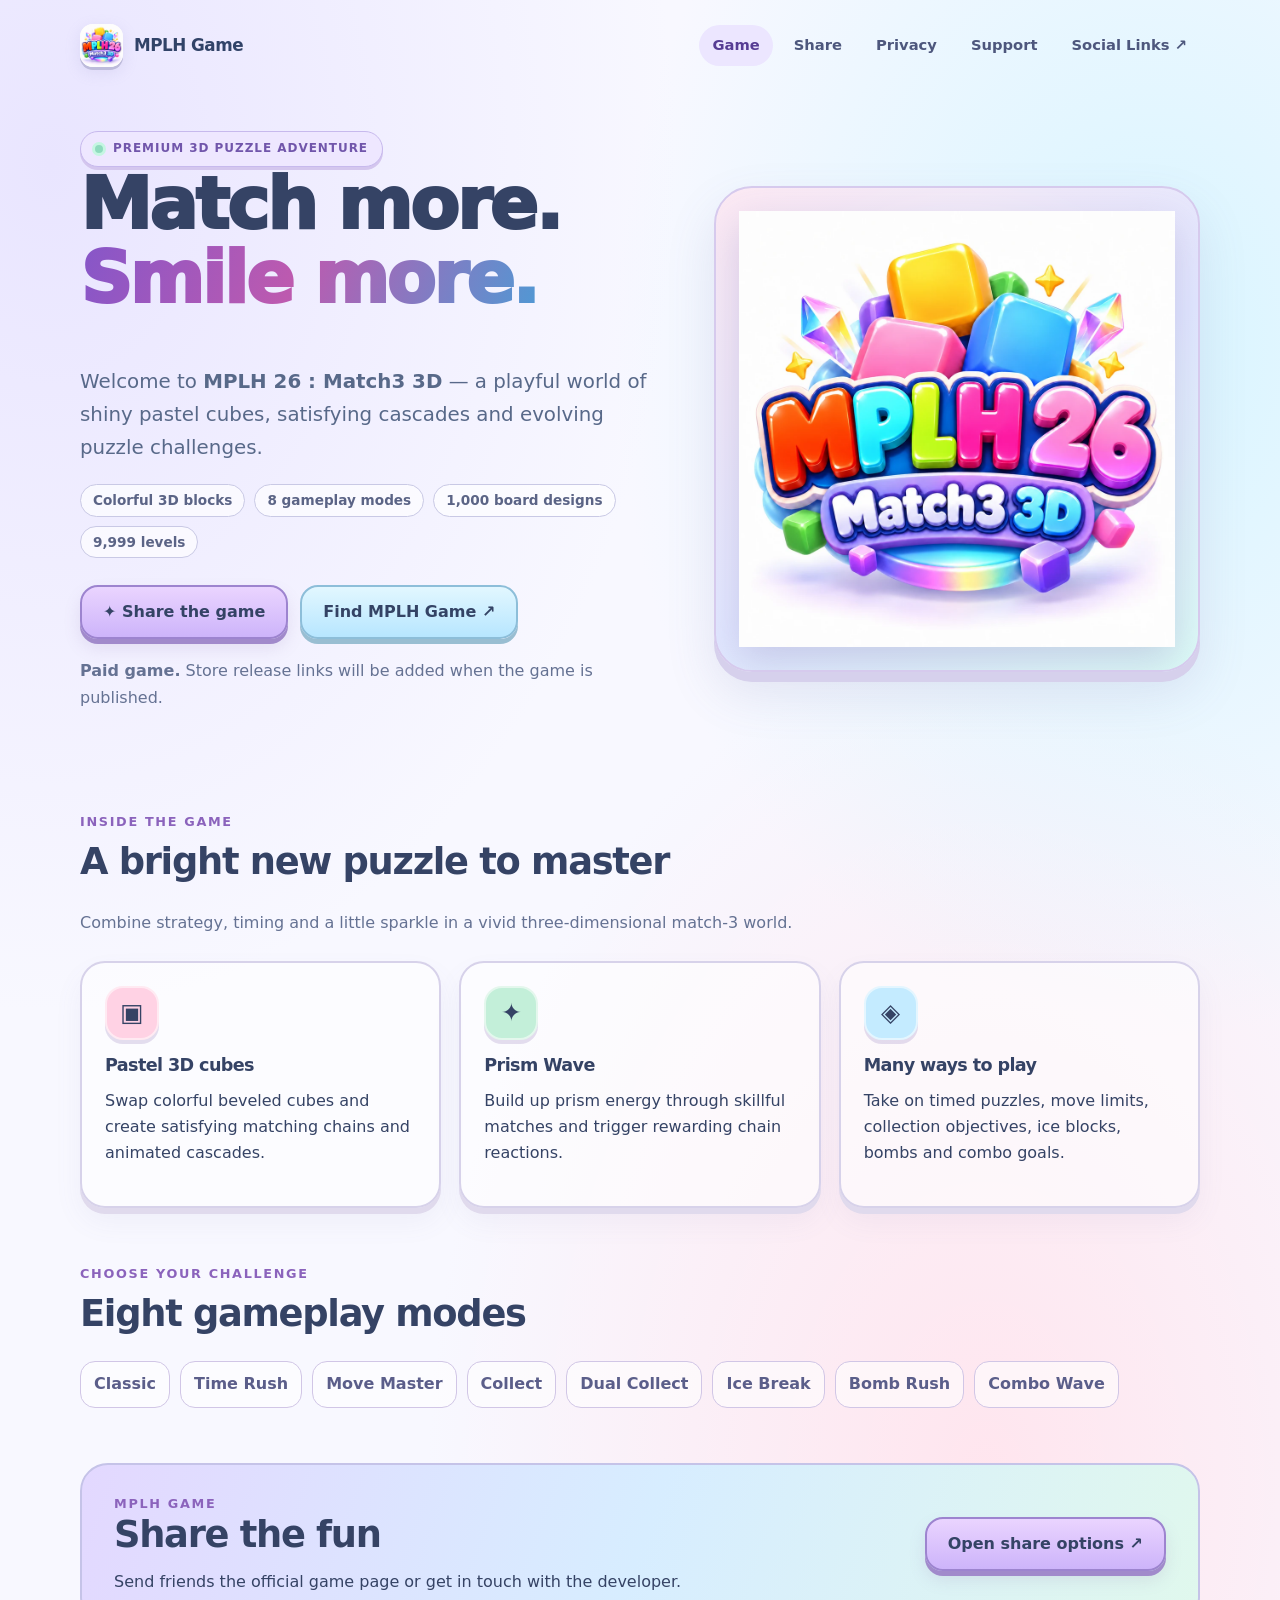
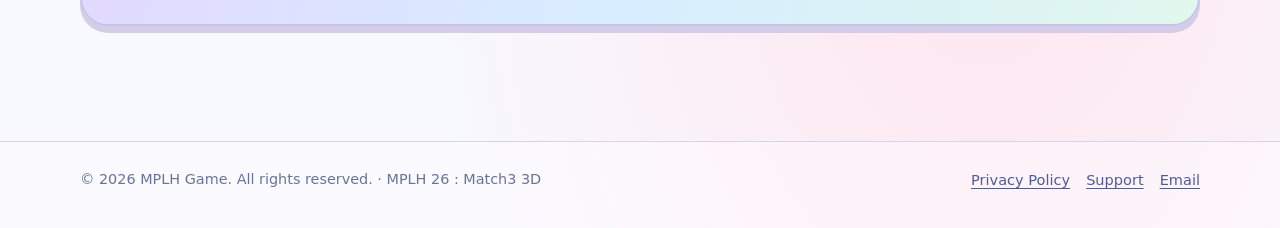
==== index.html @ ff2db487 "Add files via upload" ====
<!doctype html>
<html lang="en"><head>
<meta charset="utf-8"><meta name="viewport" content="width=device-width,initial-scale=1"><meta name="theme-color" content="#e8dcff">
<title>MPLH 26 : Match3 3D | Official Game — MPLH Game</title>
<meta name="description" content="Meet MPLH 26 : Match3 3D, a colorful premium 3D match-3 puzzle game from MPLH Game, featuring pastel cubes, unique boards, and multiple challenges.">
<meta property="og:type" content="website"><meta property="og:site_name" content="MPLH Game"><meta property="og:title" content="MPLH 26 : Match3 3D"><meta property="og:description" content="A colorful premium 3D match-3 adventure. Swap, match, collect, and unleash Prism Waves!"><meta property="og:url" content="https://maxpainlasthope.github.io/mplh26-match3-3d/"><meta property="og:image" content="https://maxpainlasthope.github.io/mplh26-match3-3d/assets/mplh26-logo.png"><meta property="og:image:alt" content="MPLH 26 : Match3 3D glossy pastel game logo"><meta name="twitter:card" content="summary_large_image"><meta name="twitter:title" content="MPLH 26 : Match3 3D"><meta name="twitter:description" content="Swap, match, and unleash Prism Waves in this colorful 3D puzzle adventure."><meta name="twitter:image" content="https://maxpainlasthope.github.io/mplh26-match3-3d/assets/mplh26-logo.png">
<link rel="canonical" href="https://maxpainlasthope.github.io/mplh26-match3-3d/"><link rel="icon" type="image/png" href="assets/favicon.png"><link rel="apple-touch-icon" href="assets/apple-touch-icon.png"><link rel="stylesheet" href="styles.css">
</head><body>
<a href="#main" class="skip-link">Skip to content</a>
<header class="site-header"><div class="shell nav"><a class="brand" href="index.html"><img src="assets/icon-192.png" alt="" width="43" height="43"><span>MPLH Game</span></a><nav class="nav-links" aria-label="Main navigation"><a href="index.html" aria-current="page">Game</a><a href="share.html">Share</a><a href="privacy.html">Privacy</a><a href="support.html">Support</a><a href="https://maxpainlasthope.github.io/mplh-social-links/" target="_blank" rel="noopener noreferrer">Social Links ↗</a></nav></div></header>
<main id="main" class="shell">
<section class="hero"><div><div class="eyebrow"><span class="dot"></span> Premium 3D puzzle adventure</div><h1>Match more.<br><span class="gradient-text">Smile more.</span></h1><p class="lead">Welcome to <strong>MPLH 26 : Match3 3D</strong> — a playful world of shiny pastel cubes, satisfying cascades and evolving puzzle challenges.</p><div class="tag-row"><span class="tag">Colorful 3D blocks</span><span class="tag">8 gameplay modes</span><span class="tag">1,000 board designs</span><span class="tag">9,999 levels</span></div><div class="hero-actions"><a href="share.html" class="btn btn-primary">✦ Share the game</a><a href="https://maxpainlasthope.github.io/mplh-social-links/" class="btn btn-blue" rel="noopener noreferrer" target="_blank">Find MPLH Game ↗</a></div><p class="muted"><strong>Paid game.</strong> Store release links will be added when the game is published.</p></div><div class="hero-art"><picture><source srcset="assets/mplh26-logo.webp" type="image/webp"><img src="assets/mplh26-logo.png" alt="MPLH 26 : Match3 3D game logo, featuring shiny colored cubes and playful 3D lettering" width="1024" height="1024" fetchpriority="high"></picture></div></section>
<section class="section" aria-labelledby="features"><div class="section-head"><p class="kicker">Inside the game</p><h2 id="features">A bright new puzzle to master</h2><p class="muted">Combine strategy, timing and a little sparkle in a vivid three-dimensional match-3 world.</p></div><div class="cards"><article class="card"><div class="glyph pink" aria-hidden="true">▣</div><h3>Pastel 3D cubes</h3><p>Swap colorful beveled cubes and create satisfying matching chains and animated cascades.</p></article><article class="card"><div class="glyph mint" aria-hidden="true">✦</div><h3>Prism Wave</h3><p>Build up prism energy through skillful matches and trigger rewarding chain reactions.</p></article><article class="card"><div class="glyph blue" aria-hidden="true">◈</div><h3>Many ways to play</h3><p>Take on timed puzzles, move limits, collection objectives, ice blocks, bombs and combo goals.</p></article></div></section>
<section class="section"><div class="section-head"><p class="kicker">Choose your challenge</p><h2>Eight gameplay modes</h2></div><div class="mode-list" aria-label="Game modes"><span>Classic</span><span>Time Rush</span><span>Move Master</span><span>Collect</span><span>Dual Collect</span><span>Ice Break</span><span>Bomb Rush</span><span>Combo Wave</span></div></section>
<section class="section banner"><div><p class="kicker">MPLH Game</p><h2>Share the fun</h2><p>Send friends the official game page or get in touch with the developer.</p></div><a href="share.html" class="btn btn-primary">Open share options ↗</a></section>
</main><footer><div class="shell footer-inner"><p>© 2026 MPLH Game. All rights reserved. · MPLH 26 : Match3 3D</p><div><a href="privacy.html">Privacy Policy</a><a href="support.html">Support</a><a href="mailto:maxpainlasthope@gmail.com">Email</a></div></div></footer></body></html>
---- styles.css ----
:root{
  color-scheme: light;
  --bg:#f8f8ff; --text:#354365; --muted:#657293;
  --ink:#314368; --border:#c8c9e7;
  --pink:#ffd7e7; --lav:#e5dcff; --blue:#d7efff; --mint:#d7f5e8; --peach:#ffe6d6;
  --violet:#8660c8; --cyan:#55a5df; --shadow:0 13px 34px rgba(83,82,151,.12);
  font-family: ui-rounded,"Avenir Next","Trebuchet MS",system-ui,-apple-system,BlinkMacSystemFont,"Segoe UI",sans-serif;
}
*,*::before,*::after{box-sizing:border-box}
html{scroll-behavior:smooth}body{margin:0;min-height:100vh;color:var(--text);background:radial-gradient(ellipse at 4% 9%,#e9e5ff 0%,transparent 36%),radial-gradient(ellipse at 90% 19%,#d8f5ff 0%,transparent 33%),radial-gradient(ellipse at 77% 81%,#ffe5ee 0%,transparent 40%),var(--bg);line-height:1.65}
a{color:#4b5d9f;text-underline-offset:3px}a:focus-visible,button:focus-visible{outline:3px solid #f28ab9;outline-offset:5px}img{max-width:100%;height:auto}button{font:inherit} .skip-link{position:absolute;left:1rem;top:-4rem;background:white;z-index:100;border-radius:8px;padding:.55rem 1rem}.skip-link:focus{top:1rem}
.shell{width:min(1120px,calc(100% - 38px));margin-inline:auto}header.site-header{padding:24px 0 10px}.nav{display:flex;gap:24px;align-items:center;justify-content:space-between;flex-wrap:wrap}.brand{display:flex;align-items:center;gap:11px;text-decoration:none;font-weight:900;letter-spacing:-.5px;color:var(--ink)}.brand img{width:43px;height:43px;object-fit:contain;border-radius:13px;background:#fff;box-shadow:0 3px 0 #bdbbdb,0 5px 15px #9993ca31}.brand span{font-size:1.05rem}.nav-links{display:flex;align-items:center;gap:8px;flex-wrap:wrap}.nav-links a{color:#4d577d;text-decoration:none;font-weight:760;font-size:.92rem;padding:8px 13px;border-radius:99px}.nav-links a:hover,.nav-links a[aria-current="page"]{background:#ece6ff;color:#573d94}
main{padding-bottom:60px}.eyebrow{display:inline-flex;align-items:center;gap:10px;padding:7px 14px;border:1px solid #c7b9ed;background:#eee7ff;border-radius:99px;box-shadow:0 3px 0 #d4c6ee;font-weight:900;font-size:.75rem;letter-spacing:.08em;color:#7156ab;text-transform:uppercase}.eyebrow .dot{width:8px;height:8px;background:#8fdbbe;border-radius:50%;box-shadow:0 0 0 3px #c5f6e2}
h1,h2,h3{line-height:1.16;letter-spacing:-.035em;margin:0 0 .7em}h1{font-weight:950;font-size:clamp(2.55rem,5.6vw,4.9rem);line-height:1.04}h2{font-size:clamp(1.65rem,3.2vw,2.3rem)}h3{font-size:1.1rem}p{margin:0 0 1em} .gradient-text{background:linear-gradient(110deg,#8556c9,#bd5aaf 47%,#4f99d4);background-clip:text;-webkit-background-clip:text;color:transparent}.muted{color:var(--muted)}
.hero{display:grid;grid-template-columns:1.08fr .92fr;align-items:center;gap:min(5vw,64px);padding:54px 0 58px}.hero p.lead{font-size:clamp(1.06rem,1.7vw,1.24rem);max-width:580px;color:#586989}.hero-actions{display:flex;gap:12px;flex-wrap:wrap;margin:27px 0 19px}.btn{display:inline-flex;gap:10px;align-items:center;justify-content:center;text-decoration:none;font-weight:850;min-height:51px;padding:12px 21px;color:#344365;background:#fff;border:2px solid #a9b8df;border-radius:18px;box-shadow:0 5px 0 #aeb9da,0 9px 17px rgba(83,80,139,.13);transition:transform .15s,box-shadow .15s,background .15s;cursor:pointer}.btn:hover{transform:translateY(-2px);box-shadow:0 7px 0 #aeb9da,0 12px 18px #53508b21}.btn:active{transform:translateY(3px);box-shadow:0 2px 0 #aeb9da}.btn-primary{background:linear-gradient(180deg,#ead4ff,#cdb4fa);border-color:#9d84cf;box-shadow:0 5px 0 #a18acb,0 9px 17px #7a5ca122}.btn-primary:hover{box-shadow:0 7px 0 #a18acb,0 12px 18px #7a5ca122}.btn-blue{background:linear-gradient(180deg,#e2f7ff,#b7e6ff);border-color:#8dbed9;box-shadow:0 5px 0 #99bed2}.btn-blue:hover{box-shadow:0 7px 0 #99bed2}.tag-row{display:flex;flex-wrap:wrap;gap:9px;margin:16px 0}.tag{border:1px solid #c9c9e5;border-radius:99px;padding:4px 12px;background:#ffffffac;color:#5b6486;font-size:.85rem;font-weight:700}.hero-art{border-radius:38px;padding:23px;background:linear-gradient(145deg,#fce9f3,#e1e7ff 55%,#dbfbf6);border:2px solid #d6caed;box-shadow:0 10px 0 #d6d0ec,0 22px 50px #7060a022;position:relative;overflow:hidden}.hero-art::before{content:'';position:absolute;width:70%;aspect-ratio:1;background:#ffffffa0;filter:blur(45px);top:10%;left:16%;border-radius:50%}.hero-art img{display:block;position:relative;filter:drop-shadow(0 14px 19px #8579b84a)}
.section{margin:26px auto 55px}.section-head{max-width:720px;margin:0 0 25px}.kicker{font-size:.8rem;letter-spacing:.13em;text-transform:uppercase;font-weight:900;color:#8b63bc;margin-bottom:.7em}.cards{display:grid;grid-template-columns:repeat(3,1fr);gap:18px}.card{padding:23px;border:2px solid #d7d2ea;border-radius:25px;background:#fff9;box-shadow:0 6px 0 #e0daed,0 14px 28px #7370ad12}.card h3{margin-top:15px}.glyph{display:grid;place-items:center;font-size:1.55rem;width:54px;height:54px;border-radius:18px;border:2px solid #ffffff8c;box-shadow:0 4px 0 #b9a9d462}.glyph.pink{background:#ffd2e4}.glyph.blue{background:#c4ebff}.glyph.mint{background:#c3efd9}.glyph.peach{background:#ffdec8}.glyph.lilac{background:#e0d4fa}
.mode-list{display:flex;gap:10px;flex-wrap:wrap}.mode-list span{font-weight:800;border-radius:15px;padding:9px 13px;border:1px solid #d1c6e6;background:#fff9;color:#5b5e8a}
.banner{padding:28px 32px;border-radius:28px;background:linear-gradient(110deg,#e3d8ff,#d7edff,#e0f8ed);border:2px solid #c5c3e8;box-shadow:0 7px 0 #d5cce7;display:flex;align-items:center;justify-content:space-between;gap:20px;flex-wrap:wrap}.banner h2{margin-bottom:.35em}.banner p{margin:0}
footer{border-top:1px solid #d5d4e8;padding:25px 0 35px;background:#ffffff54}.footer-inner{display:flex;justify-content:space-between;align-items:center;flex-wrap:wrap;gap:12px}.footer-inner a{margin-left:16px;white-space:nowrap;font-size:.91rem}.footer-inner p{margin:0;color:#687397;font-size:.9rem}
.page-head{padding:47px 0 26px;max-width:840px}.page-head h1{font-size:clamp(2.35rem,4.5vw,3.8rem);margin-top:18px}.page-head p{font-size:1.09rem}.article-layout{display:grid;grid-template-columns:210px minmax(0,1fr);gap:24px;align-items:start}.toc{position:sticky;top:18px;padding:20px;background:#f3eeff;border:1px solid #d9cbf0;border-radius:22px}.toc strong{display:block;margin-bottom:12px}.toc a{display:block;padding:7px 3px;font-size:.87rem;text-decoration:none}.article{padding:26px clamp(19px,4vw,44px);background:#ffffffc9;border:2px solid #ded7ef;border-radius:28px;box-shadow:0 8px 0 #e6e0f0}.article section{padding:17px 0;border-bottom:1px solid #e8e2f1;scroll-margin-top:20px}.article section:last-child{border:0}.article h2{font-size:1.44rem;margin:0 0 13px}.article ul{padding-left:23px}.article li{margin-bottom:.5em}.notice{background:#e9f4ff;border-left:5px solid #79b5e6;padding:17px 20px;border-radius:9px 18px 18px 9px;color:#435f7c;margin:18px 0}.contact{font-weight:850;overflow-wrap:anywhere}.support-grid{display:grid;grid-template-columns:repeat(2,1fr);gap:18px}.support-grid .card h3{margin-top:0}
.share-grid{display:grid;grid-template-columns:repeat(2,1fr);gap:13px;margin:28px 0}.share-grid a,.share-grid button{display:flex;justify-content:center;align-items:center;gap:9px;border:2px solid #c4bce4;color:#424970;background:linear-gradient(180deg,#faf5ff,#e9ddfa);border-radius:18px;padding:15px 14px;box-shadow:0 5px 0 #d2c3e7;text-decoration:none;font-weight:900;cursor:pointer}.share-grid a:hover,.share-grid button:hover{transform:translateY(-2px)}#copy-status{min-height:1.6em;color:#416f58;font-weight:800}.social-btn{display:inline-block;margin-top:10px}
@media(max-width:850px){.hero{grid-template-columns:1fr;padding:38px 0}.hero-art{max-width:650px;margin:auto}.cards{grid-template-columns:repeat(2,1fr)}.article-layout{grid-template-columns:1fr}.toc{position:static;display:flex;flex-wrap:wrap;gap:0 15px}.toc strong{width:100%;margin-bottom:3px}.toc a{display:inline-block}}
@media(max-width:570px){.shell{width:min(100% - 30px,1120px)}.brand span{font-size:.92rem}.nav{align-items:flex-start}.nav-links{gap:0}.nav-links a{padding:6px 9px;font-size:.85rem}.hero-art{padding:10px;border-radius:23px}.hero{gap:26px;padding:30px 0}.cards,.support-grid,.share-grid{grid-template-columns:1fr}.page-head{padding-top:28px}.article{border-radius:20px;padding:18px}.footer-inner a{margin:0 13px 0 0}.banner{padding:23px}.btn{width:100%}.hero-actions{display:grid;grid-template-columns:1fr}}
@media(prefers-reduced-motion:reduce){html{scroll-behavior:auto}.btn{transition:none}}
/* Prevent intrinsic logo sizes and long copy-status URLs from forcing horizontal scrolling. */
.hero > *{min-width:0}
.hero-art picture{display:block;width:100%;max-width:100%}
.hero-art img{width:100%;max-width:100%;height:auto}
#copy-status{overflow-wrap:anywhere}
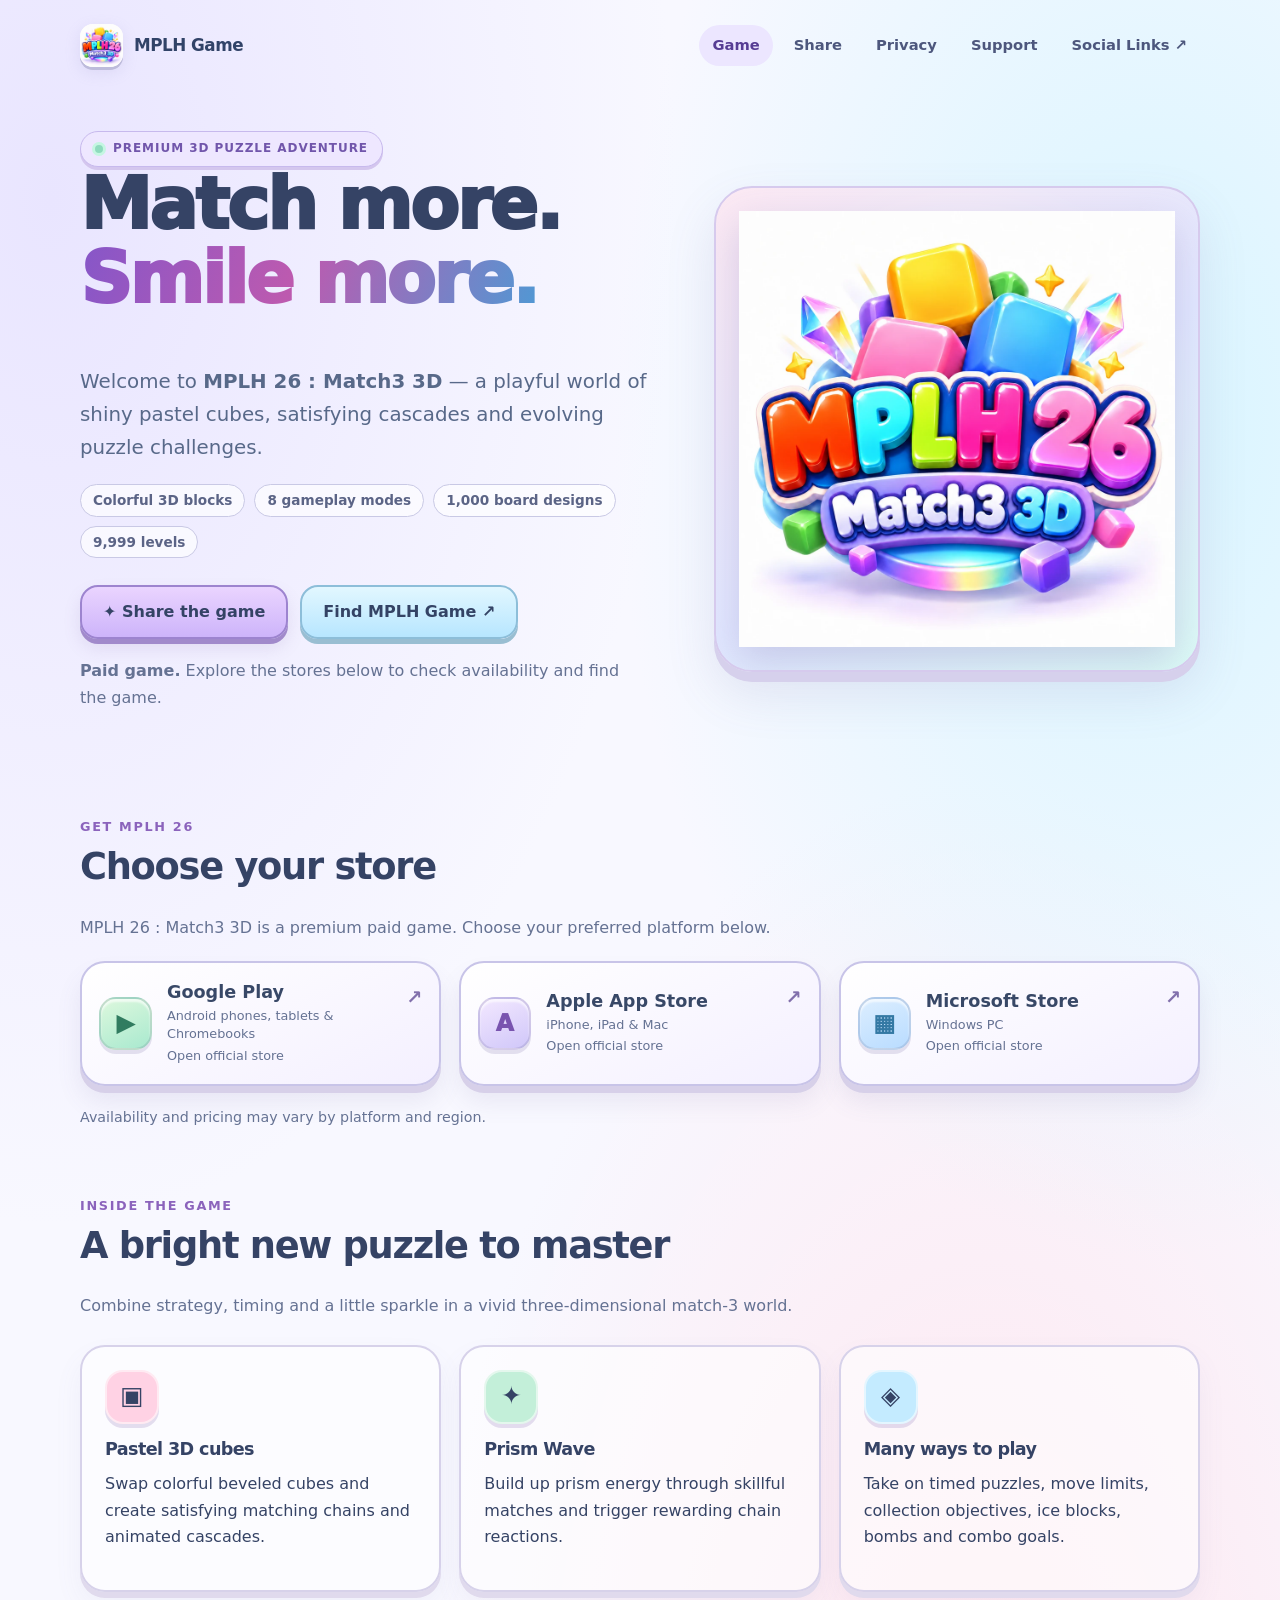
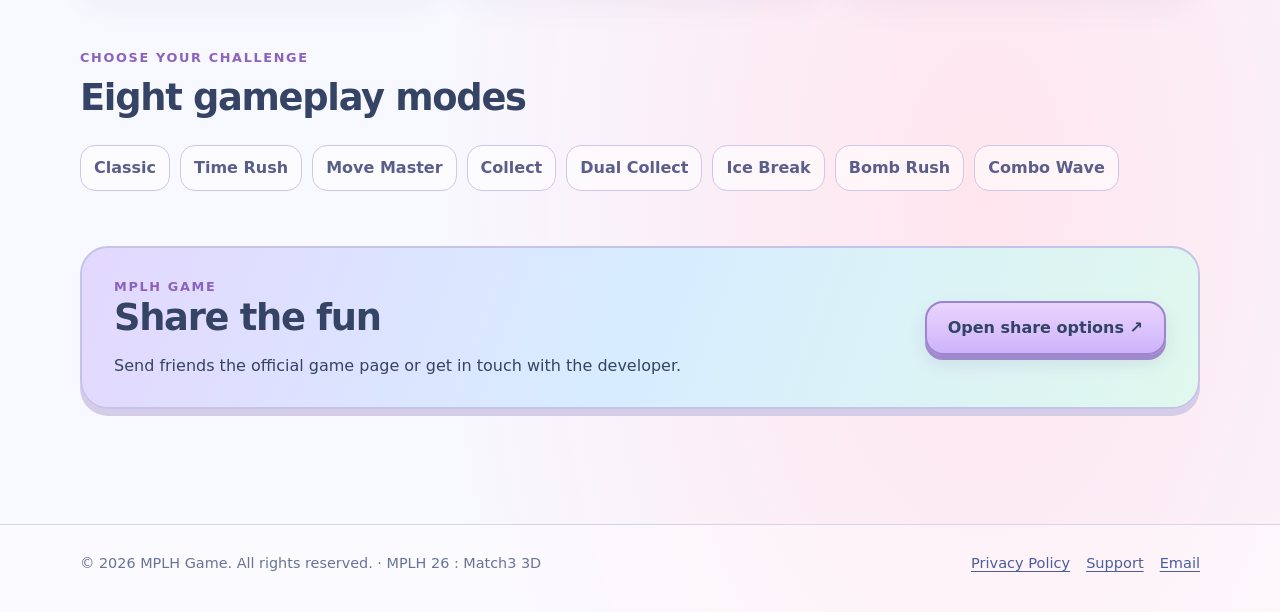
==== commit 86698b77: "Add files via upload" ====
--- a/index.html
+++ b/index.html
@@ -5,11 +5,46 @@
 <meta name="description" content="Meet MPLH 26 : Match3 3D, a colorful premium 3D match-3 puzzle game from MPLH Game, featuring pastel cubes, unique boards, and multiple challenges.">
 <meta property="og:type" content="website"><meta property="og:site_name" content="MPLH Game"><meta property="og:title" content="MPLH 26 : Match3 3D"><meta property="og:description" content="A colorful premium 3D match-3 adventure. Swap, match, collect, and unleash Prism Waves!"><meta property="og:url" content="https://maxpainlasthope.github.io/mplh26-match3-3d/"><meta property="og:image" content="https://maxpainlasthope.github.io/mplh26-match3-3d/assets/mplh26-logo.png"><meta property="og:image:alt" content="MPLH 26 : Match3 3D glossy pastel game logo"><meta name="twitter:card" content="summary_large_image"><meta name="twitter:title" content="MPLH 26 : Match3 3D"><meta name="twitter:description" content="Swap, match, and unleash Prism Waves in this colorful 3D puzzle adventure."><meta name="twitter:image" content="https://maxpainlasthope.github.io/mplh26-match3-3d/assets/mplh26-logo.png">
 <link rel="canonical" href="https://maxpainlasthope.github.io/mplh26-match3-3d/"><link rel="icon" type="image/png" href="assets/favicon.png"><link rel="apple-touch-icon" href="assets/apple-touch-icon.png"><link rel="stylesheet" href="styles.css">
+
+<style>
+/* Store download links — scoped styles; no changes to styles.css required. */
+.store-downloads{padding:5px 0 10px}
+.store-downloads .section-head{margin-bottom:20px}
+.store-grid{display:grid;grid-template-columns:repeat(3,minmax(0,1fr));gap:18px}
+.store-card{display:flex;align-items:center;gap:15px;min-height:118px;padding:19px 17px;text-decoration:none;color:#384867;background:linear-gradient(155deg,#fff,#f4f0ff);border:2px solid #c8c4e8;border-radius:25px;box-shadow:0 7px 0 #d7d0e9,0 16px 25px rgba(94,85,145,.10);transition:transform .16s ease,box-shadow .16s ease}
+.store-card:hover{transform:translateY(-3px);box-shadow:0 10px 0 #d7d0e9,0 21px 28px rgba(94,85,145,.15)}
+.store-card:active{transform:translateY(4px);box-shadow:0 3px 0 #d7d0e9}
+.store-card:focus-visible{outline:3px solid #b15bda;outline-offset:6px}
+.store-card .store-mark{width:53px;height:53px;flex:0 0 53px;display:grid;place-items:center;font-size:1.45rem;font-weight:950;border-radius:17px;border:2px solid rgba(68,65,110,.14);box-shadow:inset 0 3px 2px rgba(255,255,255,.65),0 4px 0 rgba(101,91,153,.17)}
+.store-card.google .store-mark{background:linear-gradient(155deg,#ddf8dd,#a9e9cf);color:#317c60}
+.store-card.apple .store-mark{background:linear-gradient(155deg,#f3e8ff,#d0c7f9);color:#7954af}
+.store-card.microsoft .store-mark{background:linear-gradient(155deg,#dceeff,#b9dcff);color:#3479a4}
+.store-card .store-copy{display:flex;flex-direction:column;gap:3px;min-width:0}
+.store-card .store-copy strong{font-size:1.1rem;line-height:1.23}
+.store-card .store-copy small{font-size:.8rem;color:#657293;line-height:1.45}
+.store-card .store-arrow{margin-left:auto;align-self:flex-start;color:#8270ac;font-weight:900;font-size:1.2rem}
+.store-footnote{font-size:.89rem;color:#657293;margin:20px 0 0}
+@media(max-width:880px){.store-grid{grid-template-columns:1fr;gap:14px}.store-card{min-height:96px}}
+@media(prefers-reduced-motion:reduce){.store-card{transition:none}}
+</style>
 </head><body>
 <a href="#main" class="skip-link">Skip to content</a>
 <header class="site-header"><div class="shell nav"><a class="brand" href="index.html"><img src="assets/icon-192.png" alt="" width="43" height="43"><span>MPLH Game</span></a><nav class="nav-links" aria-label="Main navigation"><a href="index.html" aria-current="page">Game</a><a href="share.html">Share</a><a href="privacy.html">Privacy</a><a href="support.html">Support</a><a href="https://maxpainlasthope.github.io/mplh-social-links/" target="_blank" rel="noopener noreferrer">Social Links ↗</a></nav></div></header>
 <main id="main" class="shell">
-<section class="hero"><div><div class="eyebrow"><span class="dot"></span> Premium 3D puzzle adventure</div><h1>Match more.<br><span class="gradient-text">Smile more.</span></h1><p class="lead">Welcome to <strong>MPLH 26 : Match3 3D</strong> — a playful world of shiny pastel cubes, satisfying cascades and evolving puzzle challenges.</p><div class="tag-row"><span class="tag">Colorful 3D blocks</span><span class="tag">8 gameplay modes</span><span class="tag">1,000 board designs</span><span class="tag">9,999 levels</span></div><div class="hero-actions"><a href="share.html" class="btn btn-primary">✦ Share the game</a><a href="https://maxpainlasthope.github.io/mplh-social-links/" class="btn btn-blue" rel="noopener noreferrer" target="_blank">Find MPLH Game ↗</a></div><p class="muted"><strong>Paid game.</strong> Store release links will be added when the game is published.</p></div><div class="hero-art"><picture><source srcset="assets/mplh26-logo.webp" type="image/webp"><img src="assets/mplh26-logo.png" alt="MPLH 26 : Match3 3D game logo, featuring shiny colored cubes and playful 3D lettering" width="1024" height="1024" fetchpriority="high"></picture></div></section>
+<section class="hero"><div><div class="eyebrow"><span class="dot"></span> Premium 3D puzzle adventure</div><h1>Match more.<br><span class="gradient-text">Smile more.</span></h1><p class="lead">Welcome to <strong>MPLH 26 : Match3 3D</strong> — a playful world of shiny pastel cubes, satisfying cascades and evolving puzzle challenges.</p><div class="tag-row"><span class="tag">Colorful 3D blocks</span><span class="tag">8 gameplay modes</span><span class="tag">1,000 board designs</span><span class="tag">9,999 levels</span></div><div class="hero-actions"><a href="share.html" class="btn btn-primary">✦ Share the game</a><a href="https://maxpainlasthope.github.io/mplh-social-links/" class="btn btn-blue" rel="noopener noreferrer" target="_blank">Find MPLH Game ↗</a></div><p class="muted"><strong>Paid game.</strong> Explore the stores below to check availability and find the game.</p></div><div class="hero-art"><picture><source srcset="assets/mplh26-logo.webp" type="image/webp"><img src="assets/mplh26-logo.png" alt="MPLH 26 : Match3 3D game logo, featuring shiny colored cubes and playful 3D lettering" width="1024" height="1024" fetchpriority="high"></picture></div></section>
+<!-- STORE LINKS — when the game is published, replace ONLY the three href values below. -->
+<section class="section store-downloads" id="stores" aria-labelledby="stores-title">
+  <div class="section-head"><p class="kicker">Get MPLH 26</p><h2 id="stores-title">Choose your store</h2><p class="muted">MPLH 26 : Match3 3D is a premium paid game. Choose your preferred platform below.</p></div>
+  <div class="store-grid">
+    <!-- REPLACE GOOGLE PLAY href WITH OFFICIAL GAME LISTING -->
+    <a class="store-card google" href="https://play.google.com/store/games" target="_blank" rel="noopener noreferrer" aria-label="Open Google Play in a new tab"><span class="store-mark" aria-hidden="true">▶</span><span class="store-copy"><strong>Google Play</strong><small>Android phones, tablets &amp; Chromebooks</small><small>Open official store</small></span><span class="store-arrow" aria-hidden="true">↗</span></a>
+    <!-- REPLACE APPLE APP STORE href WITH OFFICIAL GAME LISTING -->
+    <a class="store-card apple" href="https://apps.apple.com/" target="_blank" rel="noopener noreferrer" aria-label="Open Apple App Store in a new tab"><span class="store-mark" aria-hidden="true">A</span><span class="store-copy"><strong>Apple App Store</strong><small>iPhone, iPad &amp; Mac</small><small>Open official store</small></span><span class="store-arrow" aria-hidden="true">↗</span></a>
+    <!-- REPLACE MICROSOFT STORE href WITH OFFICIAL GAME LISTING -->
+    <a class="store-card microsoft" href="https://apps.microsoft.com/" target="_blank" rel="noopener noreferrer" aria-label="Open Microsoft Store in a new tab"><span class="store-mark" aria-hidden="true">▦</span><span class="store-copy"><strong>Microsoft Store</strong><small>Windows PC</small><small>Open official store</small></span><span class="store-arrow" aria-hidden="true">↗</span></a>
+  </div>
+  <p class="store-footnote">Availability and pricing may vary by platform and region.</p>
+</section>
 <section class="section" aria-labelledby="features"><div class="section-head"><p class="kicker">Inside the game</p><h2 id="features">A bright new puzzle to master</h2><p class="muted">Combine strategy, timing and a little sparkle in a vivid three-dimensional match-3 world.</p></div><div class="cards"><article class="card"><div class="glyph pink" aria-hidden="true">▣</div><h3>Pastel 3D cubes</h3><p>Swap colorful beveled cubes and create satisfying matching chains and animated cascades.</p></article><article class="card"><div class="glyph mint" aria-hidden="true">✦</div><h3>Prism Wave</h3><p>Build up prism energy through skillful matches and trigger rewarding chain reactions.</p></article><article class="card"><div class="glyph blue" aria-hidden="true">◈</div><h3>Many ways to play</h3><p>Take on timed puzzles, move limits, collection objectives, ice blocks, bombs and combo goals.</p></article></div></section>
 <section class="section"><div class="section-head"><p class="kicker">Choose your challenge</p><h2>Eight gameplay modes</h2></div><div class="mode-list" aria-label="Game modes"><span>Classic</span><span>Time Rush</span><span>Move Master</span><span>Collect</span><span>Dual Collect</span><span>Ice Break</span><span>Bomb Rush</span><span>Combo Wave</span></div></section>
 <section class="section banner"><div><p class="kicker">MPLH Game</p><h2>Share the fun</h2><p>Send friends the official game page or get in touch with the developer.</p></div><a href="share.html" class="btn btn-primary">Open share options ↗</a></section>
